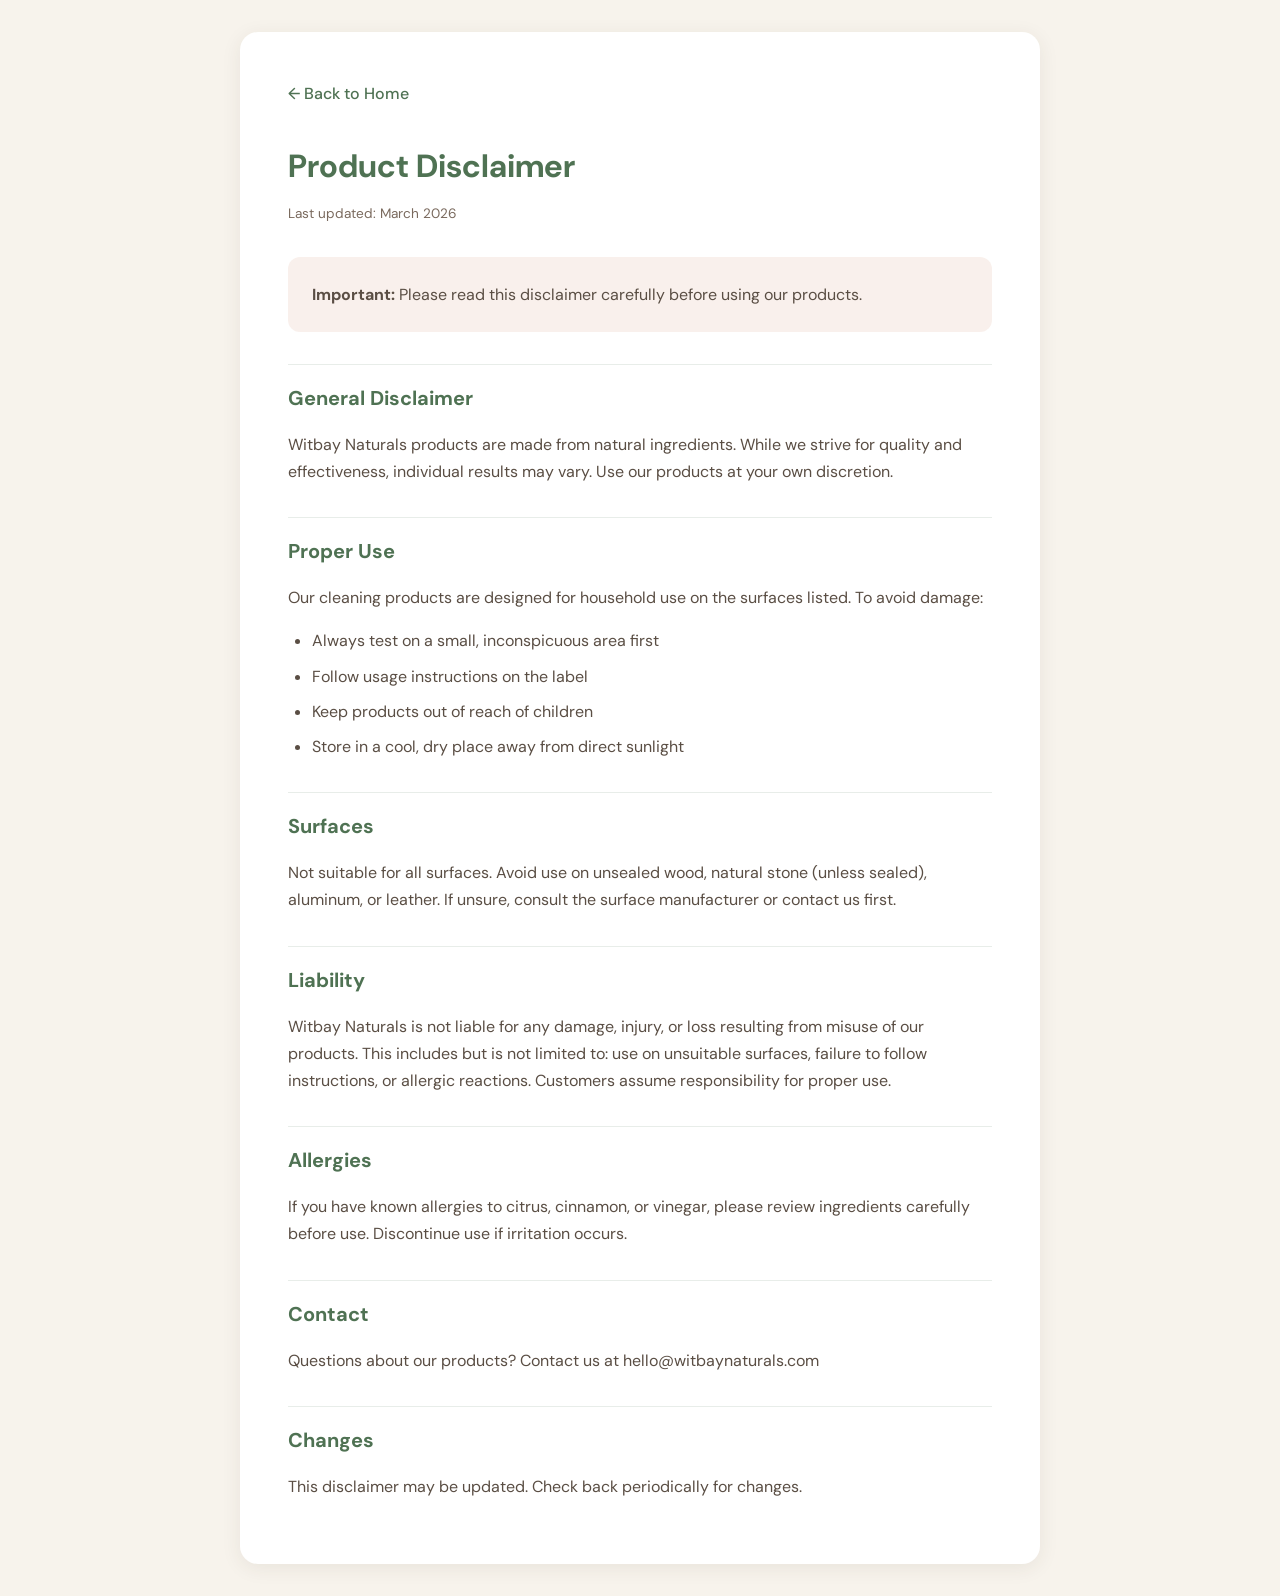
==== disclaimer.html @ fd8b817d "Add files via upload" ====
<!DOCTYPE html>
<html lang="en">
<head>
  <meta charset="UTF-8" />
  <meta name="viewport" content="width=device-width, initial-scale=1.0" />
  <title>Disclaimer - Witbay Naturals</title>
  <link href="https://fonts.googleapis.com/css2?family=DM+Sans:wght@400;500&display=swap" rel="stylesheet" />
  <style>
    :root {
      --cream: #f7f3ec;
      --sage: #7a9e7e;
      --sage-dark: #4f7253;
      --bark: #3b2f24;
      --mist: #e8ede9;
      --white: #ffffff;
    }

    * { box-sizing: border-box; margin: 0; padding: 0; }

    body {
      font-family: 'DM Sans', system-ui, sans-serif;
      background: var(--cream);
      color: var(--bark);
      line-height: 1.7;
      padding: 2rem;
    }

    .container {
      max-width: 800px;
      margin: 0 auto;
      background: var(--white);
      padding: 3rem;
      border-radius: 18px;
      box-shadow: 0 4px 20px rgba(59,47,36,0.08);
    }

    h1 {
      font-size: 2rem;
      color: var(--sage-dark);
      margin-bottom: 0.5rem;
    }

    h2 {
      font-size: 1.25rem;
      color: var(--sage-dark);
      margin: 2rem 0 1rem;
      padding-top: 1rem;
      border-top: 1px solid var(--mist);
    }

    p {
      margin-bottom: 1rem;
      color: #5a4e44;
    }

    ul {
      margin-bottom: 1rem;
      color: #5a4e44;
      padding-left: 1.5rem;
    }

    li {
      margin-bottom: 0.5rem;
    }

    a {
      color: var(--sage-dark);
      text-decoration: none;
    }

    a:hover {
      text-decoration: underline;
    }

    .back-link {
      display: inline-block;
      margin-bottom: 2rem;
      color: var(--sage-dark);
      font-weight: 500;
    }

    .last-updated {
      font-size: 0.85rem;
      color: #7a6a5e;
      margin-bottom: 2rem;
    }

    .warning-box {
      background: rgba(199, 113, 74, 0.1);
      border: 1px solid var(--terracotta);
      border-radius: 12px;
      padding: 1.5rem;
      margin: 1.5rem 0;
    }

    .warning-box p {
      margin-bottom: 0;
    }

    @media (max-width: 600px) {
      body { padding: 1rem; }
      .container { padding: 1.5rem; }
      h1 { font-size: 1.5rem; }
    }
  </style>
</head>
<body>
  <div class="container">
    <a href="index.html" class="back-link">&larr; Back to Home</a>
    
    <h1>Product Disclaimer</h1>
    <p class="last-updated">Last updated: March 2026</p>

    <div class="warning-box">
      <p><strong>Important:</strong> Please read this disclaimer carefully before using our products.</p>
    </div>

    <h2>General Disclaimer</h2>
    <p>Witbay Naturals products are made from natural ingredients. While we strive for quality and effectiveness, individual results may vary. Use our products at your own discretion.</p>

    <h2>Proper Use</h2>
    <p>Our cleaning products are designed for household use on the surfaces listed. To avoid damage:</p>
    <ul>
      <li>Always test on a small, inconspicuous area first</li>
      <li>Follow usage instructions on the label</li>
      <li>Keep products out of reach of children</li>
      <li>Store in a cool, dry place away from direct sunlight</li>
    </ul>

    <h2>Surfaces</h2>
    <p>Not suitable for all surfaces. Avoid use on unsealed wood, natural stone (unless sealed), aluminum, or leather. If unsure, consult the surface manufacturer or contact us first.</p>

    <h2>Liability</h2>
    <p>Witbay Naturals is not liable for any damage, injury, or loss resulting from misuse of our products. This includes but is not limited to: use on unsuitable surfaces, failure to follow instructions, or allergic reactions. Customers assume responsibility for proper use.</p>

    <h2>Allergies</h2>
    <p>If you have known allergies to citrus, cinnamon, or vinegar, please review ingredients carefully before use. Discontinue use if irritation occurs.</p>

    <h2>Contact</h2>
    <p>Questions about our products? Contact us at hello@witbaynaturals.com</p>

    <h2>Changes</h2>
    <p>This disclaimer may be updated. Check back periodically for changes.</p>
  </div>
</body>
</html>
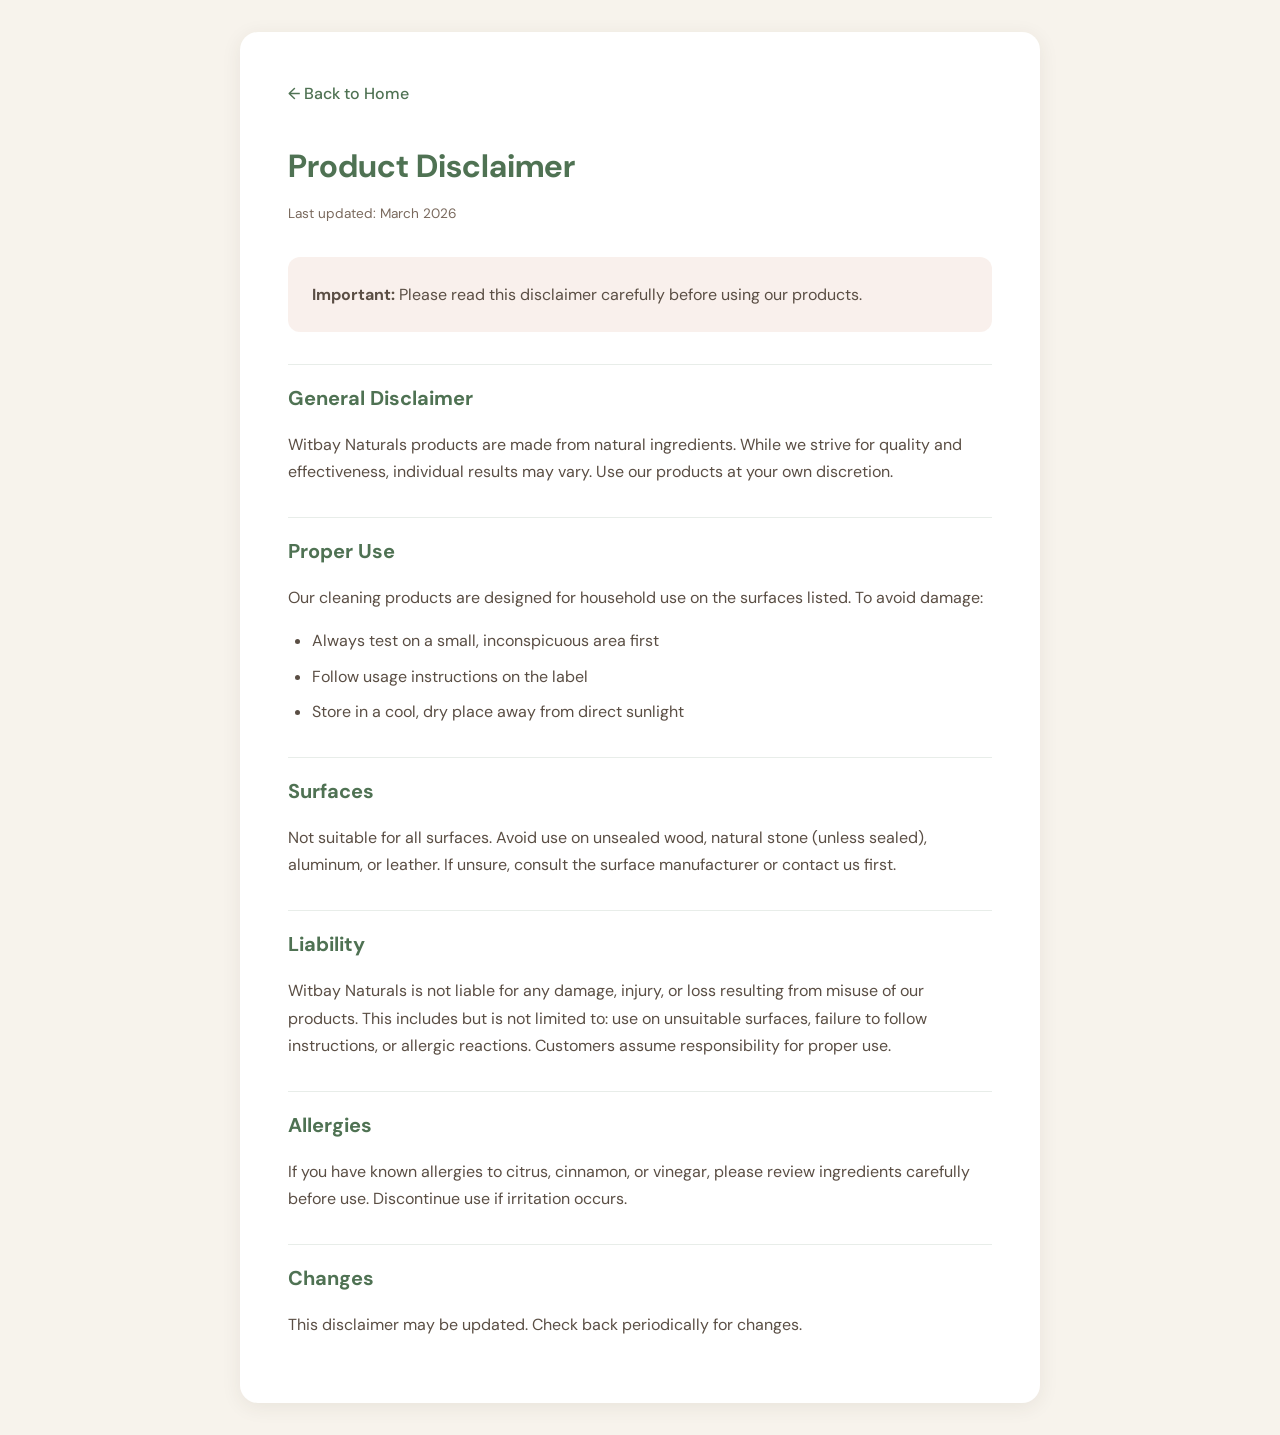
==== commit 50a3dc27: "update" ====
--- a/disclaimer.html
+++ b/disclaimer.html
@@ -123,7 +123,6 @@
     <ul>
       <li>Always test on a small, inconspicuous area first</li>
       <li>Follow usage instructions on the label</li>
-      <li>Keep products out of reach of children</li>
       <li>Store in a cool, dry place away from direct sunlight</li>
     </ul>
 
@@ -136,9 +135,6 @@
     <h2>Allergies</h2>
     <p>If you have known allergies to citrus, cinnamon, or vinegar, please review ingredients carefully before use. Discontinue use if irritation occurs.</p>
 
-    <h2>Contact</h2>
-    <p>Questions about our products? Contact us at hello@witbaynaturals.com</p>
-
     <h2>Changes</h2>
     <p>This disclaimer may be updated. Check back periodically for changes.</p>
   </div>
